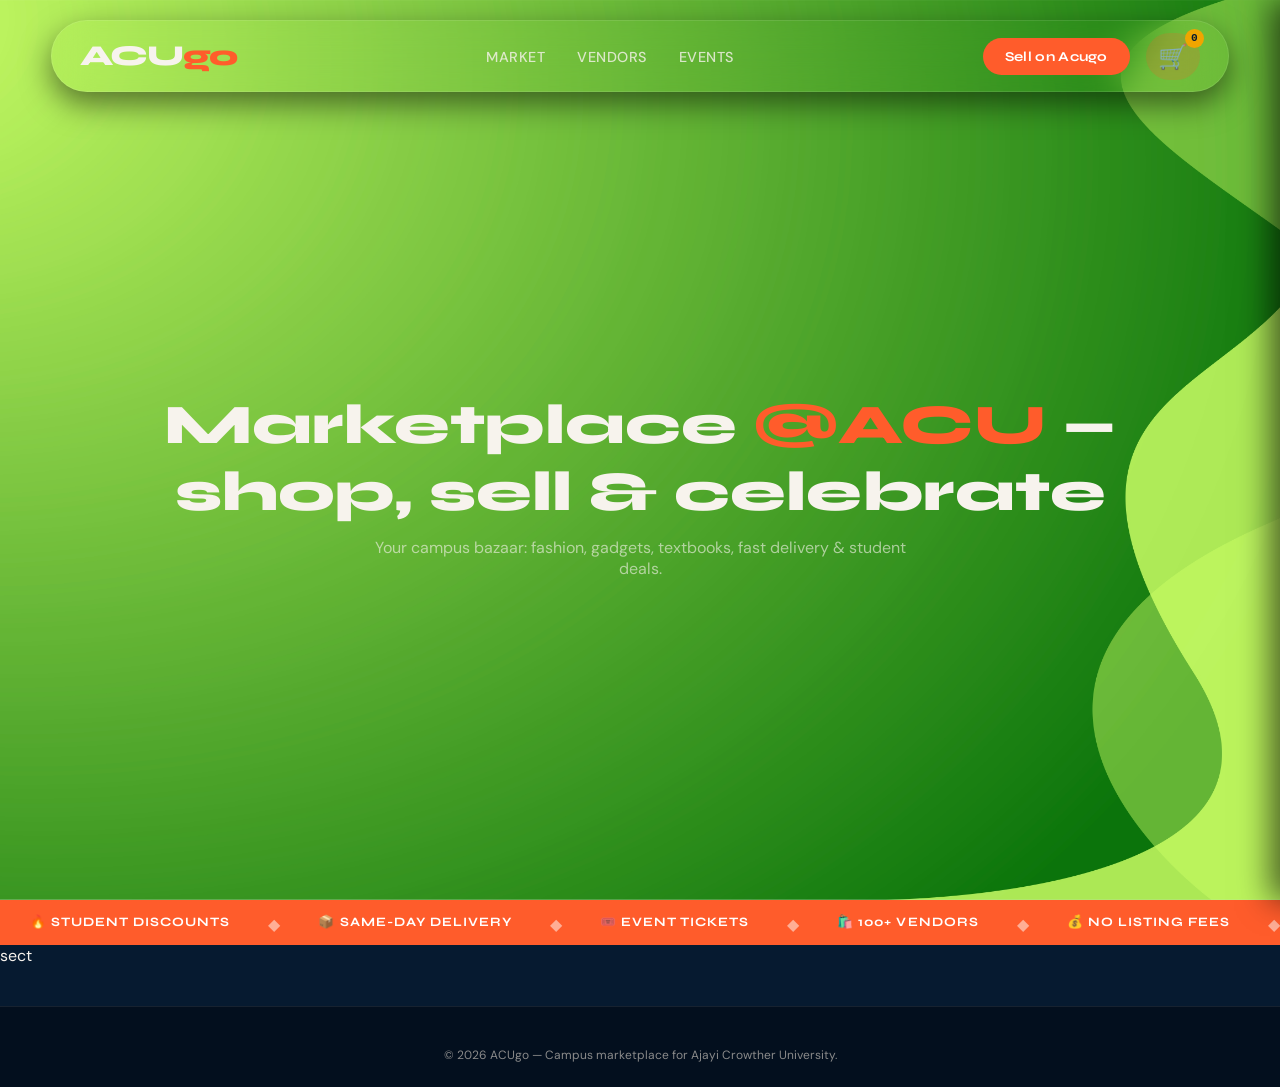
==== index.html @ 0cc21a2b "first commit" ====
<!DOCTYPE html>
<html lang="en">
<head>
  <meta charset="UTF-8">
  <meta name="viewport" content="width=device-width, initial-scale=1.0, maximum-scale=1.0, user-scalable=yes, viewport-fit=cover">
  <title>ACUgo • Hamburger Fix</title>

  <!-- Fonts (same as original) -->
  <link rel="preconnect" href="https://fonts.googleapis.com">
  <link rel="preconnect" href="https://fonts.gstatic.com" crossorigin>
  <link href="https://fonts.googleapis.com/css2?family=Syne:wght@400;600;700;800&family=DM+Sans:ital,wght@0,300;0,400;0,500;1,300&display=swap" rel="stylesheet">

    <link rel="stylesheet" href="style.css">
</head>
<body>

  <nav id="mainNav">
    <div class="logo">ACU<span>go</span></div>
    
    <ul class="nav-links" id="desktopNavLinks">
      <li><a data-nav="marketplace">Market</a></li>
      <li><a data-nav="vendors">Vendors</a></li>
      <li><a data-nav="events">Events</a></li>
    </ul>


    <div class="nav-right-group">
      <a id="openAccountDesktop" class="nav-cta" data-nav="account">Sell on Acugo</a>
      <div class="cart-icon" id="cartIcon">
        🛒 <span class="cart-count" id="cartCount">0</span>
      </div>

      <button class="hamburger-btn" id="hamburgerBtn" aria-label="Menu">
        <span></span>
        <span></span>
        <span></span>
      </button>
    </div>
  </nav>


  <div class="mobile-nav-panel" id="mobilePanel">
    <ul class="nav-links-mobile">
      <li><a data-nav="marketplace" class="mobile-nav-link">Market</a></li>
      <li><a data-nav="vendors" class="mobile-nav-link">Vendors</a></li>
      <li><a data-nav="events" class="mobile-nav-link">Events</a></li>
    </ul>
    <a id="openAccountMobile" class="mobile-nav-cta" data-nav="account">Sell on Acugo</a>
  </div>


  <div class="menu-overlay" id="menuOverlay"></div>


  <div id="account" class="signup-container">
    <div id="signup" class="signup">
      <form action="">
        <div class="acctitle">
          <h3>SIGN UP for ACUgo</h3>
          <span id="quitaccount">X</span>
        </div>
        <div class="firstnlast">
          <input type="text" id="firstName" placeholder="First Name" required>
          <input type="text" id="lastName" placeholder="Last Name" required>
        </div>
        <div class="input-div"><input type="text" id="businessAlias" placeholder="Business Alias" required></div>
        <div class="input-div"><input type="email" id="email" placeholder="Email Address" required></div>
        <div class="input-div"><input type="text" id="whatsapp" placeholder="Whatsapp Number" required></div>
        <div class="input-div"><input type="password" id="password" placeholder="Password" required></div>
        <div class="input-div"><input type="password" id="confirmPassword" placeholder="Confirm Password" required></div>
        <button type="submit">Sign Up</button>
        <p>Already have an account? <span id="openlogin">Log in</span></p>
      </form>
    </div>
    <div id="login" style="display: none;" class="signup">
      <form action="">
        <div class="acctitle"><h3>WELCOME BACK</h3><span id="quitaccountlogin">X</span></div>
        <div class="input-div"><input type="email" id="loginEmail" placeholder="Email Address" required></div>
        <div class="input-div"><input type="password" id="loginPassword" placeholder="Password" required></div>
        <button type="submit">Login</button>
        <p>Don't have an account? <span id="opensignup">Sign up</span></p>
      </form>
    </div>
  </div>


  <div class="hero-mini">
    <h1>Marketplace <em>@ACU</em> — shop, sell & celebrate</h1>
    <p>Your campus bazaar: fashion, gadgets, textbooks, fast delivery & student deals.</p>
  </div>
  <div class="ticker" aria-hidden="true">
    <div class="ticker-inner">
      <span class="ticker-item">🔥 Student discounts</span><span class="ticker-sep">◆</span>
      <span class="ticker-item">📦 Same-day delivery</span><span class="ticker-sep">◆</span>
      <span class="ticker-item">🎟️ Event tickets</span><span class="ticker-sep">◆</span>
      <span class="ticker-item">🛍️ 100+ vendors</span><span class="ticker-sep">◆</span>
      <span class="ticker-item">💰 No listing fees</span><span class="ticker-sep">◆</span>
      <span class="ticker-item">🔥 Student discounts</span><span class="ticker-sep">◆</span>
      <span class="ticker-item">📦 Same-day delivery</span><span class="ticker-sep">◆</span>
      <span class="ticker-item">🎟️ Event tickets</span>
    </div>
  </div>

  

  sect
  <footer><div class="footer-bottom"><p>© 2026 ACUgo — Campus marketplace for Ajayi Crowther University.</p></div></footer>

<script src="script.js"></script>
</body>
</html>
---- style.css ----
/* ===== RESET & VARIABLES (same as original) ===== */
    *,
    *::before,
    *::after {
      margin: 0;
      padding: 0;
      box-sizing: border-box;
    }

    :root {
      --orange: #FF5C2B;
      --navy: #061A30;
      --cream: #F7F3ED;
      --gold: #F0A500;
      --muted: #8A8A8A;
      --card-bg: #0B2540;
      --border: rgba(255, 255, 255, 0.08);
    }

    html {
      scroll-behavior: smooth;
    }

    body {
      font-family: 'DM Sans', sans-serif;
      background: var(--navy);
      color: var(--cream);
      overflow-x: hidden;
      padding-top: 0;
      margin: 0;
    }


    nav {
      position: fixed;
      top: 20px;
      left: 0;
      right: 0;
      z-index: 10000;
      margin: 0 auto;
      width: min(92%, 1280px);
      height: 72px;
      display: flex;
      align-items: center;
      justify-content: space-between;
      backdrop-filter: blur(20px);
      border: 1px solid rgba(255, 255, 255, 0.1);
      border-radius: 40px;
      padding: 0 28px;
      box-shadow: 0 12px 30px rgba(0, 0, 0, 0.5);
      transition: all 0.3s ease;
    }

    .logo {
      font-family: 'Syne', sans-serif;
      font-size: 1.8rem;
      font-weight: 800;
      letter-spacing: -1px;
      color: var(--cream);
      line-height: 1;
    }

    .logo span {
      color: var(--orange);
    }

        .nav-links {
      display: flex;
      gap: 32px;
      list-style: none;
      align-items: center;
    }

    .nav-links a {
      font-size: 0.9rem;
      font-weight: 500;
      color: rgba(247, 243, 237, 0.8);
      text-decoration: none;
      text-transform: uppercase;
      letter-spacing: 0.5px;
      transition: color 0.2s;
      cursor: pointer;
      white-space: nowrap;
    }

    .nav-links a:hover,
    .nav-links a.active-tab {
      color: var(--orange);
    }


    .nav-right-group {
      display: flex;
      align-items: center;
      gap: 16px;
    }

    .nav-cta {
      background: var(--orange);
      color: #fff;
      font-family: 'Syne', sans-serif;
      font-weight: 700;
      font-size: 0.85rem;
      padding: 10px 22px;
      border-radius: 30px;
      text-decoration: none;
      transition: 0.2s;
      cursor: pointer;
      white-space: nowrap;
      border: none;
      letter-spacing: 0.3px;
    }

    .nav-cta:hover {
      background: var(--gold);
      color: var(--navy);
      transform: translateY(-1px);
    }

    .cart-icon {
      position: relative;
      cursor: pointer;
      font-size: 1.5rem;
      background: rgba(255, 92, 43, 0.2);
      padding: 8px 12px;
      border-radius: 40px;
      transition: 0.2s;
      display: flex;
      align-items: center;
    }

    .cart-icon:hover {
      background: var(--orange);
    }

    .cart-count {
      position: absolute;
      top: -4px;
      right: -4px;
      background: var(--gold);
      color: var(--navy);
      font-size: 0.7rem;
      font-weight: bold;
      border-radius: 50%;
      width: 19px;
      height: 19px;
      display: flex;
      align-items: center;
      justify-content: center;
      font-family: monospace;
    }


    .hamburger-btn {
      display: none;
      flex-direction: column;
      justify-content: center;
      align-items: center;
      width: 44px;
      height: 44px;
      background: rgba(255, 255, 255, 0.08);
      border: 1px solid rgba(255, 255, 255, 0.15);
      border-radius: 50%;
      cursor: pointer;
      padding: 0;
      gap: 5px;
      transition: all 0.2s ease;
      z-index: 10001;
      position: relative;
    }

    .hamburger-btn span {
      display: block;
      width: 20px;
      height: 2.5px;
      background: var(--cream);
      border-radius: 4px;
      transition: all 0.3s cubic-bezier(0.68, -0.55, 0.27, 1.55);
      transform-origin: center;
    }


    .hamburger-btn.active span:nth-child(1) {
      transform: translateY(7px) rotate(45deg);
    }
    .hamburger-btn.active span:nth-child(2) {
      opacity: 0;
      transform: scale(0.8);
    }
    .hamburger-btn.active span:nth-child(3) {
      transform: translateY(-7px) rotate(-45deg);
    }

    .mobile-nav-panel {
      position: fixed;
      top: 0;
      right: 0;
      width: 75%;
      max-width: 320px;
      height: 100vh;
      backdrop-filter: blur(24px);
      border-left: 1px solid rgba(255, 255, 255, 0.1);
      z-index: 10002;
      display: flex;
      flex-direction: column;
      padding: 100px 28px 40px;
      transform: translateX(100%);
      transition: transform 0.4s cubic-bezier(0.23, 1, 0.32, 1);
      box-shadow: -10px 0 30px rgba(0,0,0,0.6);
    }

    .mobile-nav-panel.open {
      transform: translateX(0);
    }

    .mobile-nav-panel .nav-links-mobile {
      list-style: none;
      display: flex;
      flex-direction: column;
      gap: 28px;
      margin-top: 30px;
    }

    .mobile-nav-panel .nav-links-mobile a {
      font-size: 1.3rem;
      font-weight: 600;
      color: var(--cream);
      text-decoration: none;
      text-transform: uppercase;
      letter-spacing: 1px;
      padding: 8px 0;
      border-bottom: 1px solid rgba(255,255,255,0.08);
      transition: color 0.2s;
      display: block;
    }

    .mobile-nav-panel .nav-links-mobile a:hover {
      color: var(--orange);
    }

    .mobile-nav-cta {
      margin-top: 32px;
      background: var(--orange);
      color: white;
      text-align: center;
      padding: 14px 20px;
      border-radius: 40px;
      font-weight: 700;
      font-family: 'Syne', sans-serif;
      text-decoration: none;
      cursor: pointer;
      transition: 0.2s;
      border: none;
      font-size: 1rem;
      letter-spacing: 0.5px;
    }

    .mobile-nav-cta:hover {
      background: var(--gold);
      color: var(--navy);
    }
/
    .menu-overlay {
      position: fixed;
      top: 0;
      left: 0;
      width: 100%;
      height: 100%;
      backdrop-filter: blur(45px);
      z-index: 10001;
      opacity: 0;
      visibility: hidden;
      transition: opacity 0.3s ease, visibility 0.3s;
    }

    .menu-overlay.show {
      opacity: 1;
      visibility: visible;
    }


    @media (max-width: 850px) {
            nav .nav-links {
        display: none;
      }
      .nav-right-group .nav-cta {
        display: none; 
      }
     
      .hamburger-btn {
        display: flex;
      }
      
      nav {
        padding: 0 18px;
        width: 94%;
        top: 16px;
      }
      .cart-icon {
        font-size: 1.4rem;
        padding: 6px 10px;
      }
    }

    
    @media (max-width: 480px) {
      .logo {
        font-size: 1.5rem;
      }
      .mobile-nav-panel {
        width: 80%;
        max-width: 280px;
        padding: 90px 22px 30px;
      }
    }

    .hero-mini {
      padding: 140px 5vw 70px;
      text-align: center;
      display: flex;
      flex-direction: column;
      align-items: center;
      justify-content: center;
      min-height: 100vh;
      background: url(herobg.jpg);
      background-position: center;
      background-repeat: no-repeat;
      background-size: cover;
      position: relative;
    }

    .hero-mini::before {
      content: '';
      position: absolute;
      top: 0;
      left: 0;
      right: 0;
      bottom: 0;
      background: url('herobg.jpg');
      background-position: center;
      background-repeat: no-repeat;
      background-size: cover;
      opacity: 0.3;
      z-index: -1;
    }

    .hero-mini h1 {
      font-family: 'Syne', sans-serif;
      font-size: clamp(2rem, 5vw, 3.5rem);
      font-weight: 800;
      text-align: center;
      position: relative;
      z-index: 1;
    }

    .hero-mini h1 em {
      color: var(--orange);
      font-style: normal;
    }

    .hero-mini p {
      color: rgba(247, 243, 237, 0.6);
      margin-top: 12px;
      max-width: 550px;
      margin-left: auto;
      margin-right: auto;
      position: relative;
      z-index: 1;
    }

    .ticker {
      background: var(--orange);
      padding: 10px 0;
      overflow: hidden;
      width: 100vw;
      white-space: nowrap;
    }

    .ticker-inner {
      display: inline-flex;
      animation: ticker 20s linear infinite;
    }

    .ticker-item {
      font-family: 'Syne', sans-serif;
      font-size: 0.8rem;
      font-weight: 700;
      letter-spacing: 0.08em;
      text-transform: uppercase;
      color: #fff;
      padding: 0 30px;
    }

    .ticker-sep {
      color: rgba(255, 255, 255, 0.5);
      padding: 0 8px;
    }

    @keyframes ticker {
      from { transform: translateX(0); }
      to { transform: translateX(-50%); }
    }

   
    .tabs-container { padding: 20px 5vw 0; border-bottom: 1px solid var(--border); }
    .tabs { display: flex; gap: 2rem; flex-wrap: wrap; }
    .tab-btn { background: none; border: none; font-family: 'Syne', sans-serif; font-weight: 700; font-size: 1.1rem; padding: 12px 8px; color: rgba(247, 243, 237, 0.6); cursor: pointer; transition: 0.2s; position: relative; }
    .tab-btn.active { color: var(--orange); }
    .tab-btn.active::after { content: ''; position: absolute; bottom: 0; left: 0; width: 100%; height: 2px; background: var(--orange); }
    .tab-pane { display: none; padding: 40px 5vw 60px; animation: fadeUp 0.4s ease; }
    .tab-pane.active-pane { display: block; }
    .products-grid, .vendors-grid, .events-grid { display: grid; grid-template-columns: repeat(auto-fill, minmax(260px, 1fr)); gap: 28px; margin-top: 30px; }
    .product-card, .vendor-card, .event-card { background: var(--card-bg); border: 1px solid var(--border); border-radius: 16px; padding: 20px; transition: transform 0.2s, background 0.2s; }
    .product-card:hover, .vendor-card:hover, .event-card:hover { transform: translateY(-4px); background: #0F2D4A; }
    .product-img { height: 160px; background: #1a334f; border-radius: 12px; display: flex; align-items: center; justify-content: center; font-size: 3rem; margin-bottom: 16px; }
    .product-title, .vendor-name, .event-title { font-family: 'Syne', sans-serif; font-size: 1.2rem; font-weight: 700; }
    .product-price { color: var(--orange); font-weight: bold; margin: 8px 0; font-size: 1.2rem; }
    .add-to-cart { background: var(--orange); border: none; color: white; padding: 10px 0; width: 100%; border-radius: 30px; font-weight: bold; cursor: pointer; margin-top: 12px; transition: 0.2s; }
    .add-to-cart:hover { background: var(--gold); color: var(--navy); }
    .vendor-category, .event-date { font-size: 0.75rem; color: var(--muted); margin-top: 6px; }
    .vendor-rating { color: var(--gold); margin-top: 8px; }
    .event-location { margin: 10px 0; font-size: 0.85rem; }
    .btn-ticket { background: transparent; border: 1px solid var(--orange); color: var(--orange); padding: 8px; border-radius: 30px; width: 100%; cursor: pointer; transition: 0.2s; }
    .btn-ticket:hover { background: var(--orange); color: white; }
    .shop-controls { display: flex; gap: 16px; flex-wrap: wrap; justify-content: space-between; align-items: center; margin-bottom: 24px; }
    .search-input, .filter-select { background: rgba(255, 255, 255, 0.08); border: 1px solid var(--border); padding: 10px 16px; border-radius: 40px; color: white; width: 260px; font-family: inherit; }
    .filter-select option { background: var(--navy); }
    .account-grid { display: flex; flex-direction: column; gap: 24px; max-width: 700px; margin: 0 auto; }
    .account-card { background: var(--card-bg); border-radius: 24px; padding: 24px; }
    .order-item { display: flex; justify-content: space-between; border-bottom: 1px solid var(--border); padding: 12px 0; }
    .mock-btn { background: transparent; border: 1px solid var(--orange); padding: 12px 20px; border-radius: 40px; cursor: pointer; color: var(--orange); margin-top: 12px; transition: 0.2s; }
    .mock-btn:hover { background: var(--orange); color: white; }
    .cart-modal { position: fixed; top: 80px; right: 20px; width: 340px; background: #0a1e30; border-radius: 20px; padding: 20px; z-index: 200; border: 1px solid var(--border); box-shadow: 0 20px 35px rgba(0,0,0,0.5); display: none; backdrop-filter: blur(12px); }
    .cart-modal.show { display: block; }
    .cart-items { max-height: 300px; overflow-y: auto; margin: 12px 0; }
    .cart-total { margin: 12px 0; font-weight: bold; border-top: 1px solid var(--border); padding-top: 10px; }
    .checkout-btn { background: var(--orange); width: 100%; padding: 10px; border: none; border-radius: 40px; color: white; font-weight: bold; cursor: pointer; }
    footer { background: #030F1E; padding: 40px 5vw 24px; margin-top: 40px; border-top: 1px solid var(--border); }
    .footer-bottom { text-align: center; font-size: 0.75rem; color: var(--muted); }
    @keyframes fadeUp { from { opacity: 0; transform: translateY(12px); } to { opacity: 1; transform: translateY(0); } }
    .signup-container { position: fixed; top: 0; left: 0; width: 100vw; height: 100vh; background: rgba(6,26,48,0.92); backdrop-filter: blur(18px); z-index: 9999; display: none; justify-content: center; align-items: center; flex-direction: column; padding: 20px; gap: 30px; overflow-y: auto; }
    .signup-container.show-modal { display: flex; }
    .signup { width: 100%; max-width: 440px; margin: 0 auto; }
    .signup form, .login form { display: flex; flex-direction: column; gap: 16px; background: rgba(11,37,64,0.75); backdrop-filter: blur(22px); border: 1px solid rgba(255,255,255,0.12); border-radius: 24px; padding: 36px 28px; box-shadow: 0 20px 60px rgba(0,0,0,0.5); animation: slideUp 0.6s ease; }
    .firstnlast input { width: 50%; padding: 14px; background: rgba(255,255,255,0.08); border: 1px solid rgba(255,255,255,0.15); border-radius: 14px; color: var(--cream); font-family: 'DM Sans', sans-serif; font-size: 0.95rem; transition: all 0.3s ease; }
    .firstnlast { display: flex; justify-content: center; gap: 20px; align-items: center; }
    @keyframes slideUp { from { opacity: 0; transform: translateY(30px); } to { opacity: 1; transform: translateY(0); } }
    .acctitle { display: flex; justify-content: space-between; align-items: center; width: 100%; margin-bottom: 8px; }
    .acctitle h3 { font-family: 'Syne', sans-serif; font-weight: 800; color: var(--cream); font-size: 1.5rem; margin: 0; }
    .acctitle span { background: rgba(255,92,43,0.15); border: 1px solid var(--orange); color: var(--orange); width: 34px; height: 34px; border-radius: 50%; display: flex; align-items: center; justify-content: center; cursor: pointer; font-weight: bold; font-size: 1.1rem; transition: all 0.2s; }
    .acctitle span:hover { background: var(--orange); color: white; transform: rotate(90deg); }
    .input-div { display: flex; align-items: center; gap: 12px; width: 100%; }
    .input-div input { flex: 1; width: 100%; padding: 14px 18px; background: rgba(255,255,255,0.08); border: 1px solid rgba(255,255,255,0.15); border-radius: 14px; color: var(--cream); font-family: 'DM Sans', sans-serif; font-size: 0.95rem; }
    .input-div input:focus { outline: none; background: rgba(255,92,43,0.08); border-color: var(--orange); }
    .signup form button, .login form button { padding: 16px; background: var(--orange); border: none; border-radius: 14px; color: white; font-family: 'Syne', sans-serif; font-weight: 700; font-size: 1.1rem; cursor: pointer; margin-top: 8px; }
    #openlogin, #opensignup { color: var(--orange); font-weight: 600; cursor: pointer; text-decoration: underline; }
    #login { display: none; }
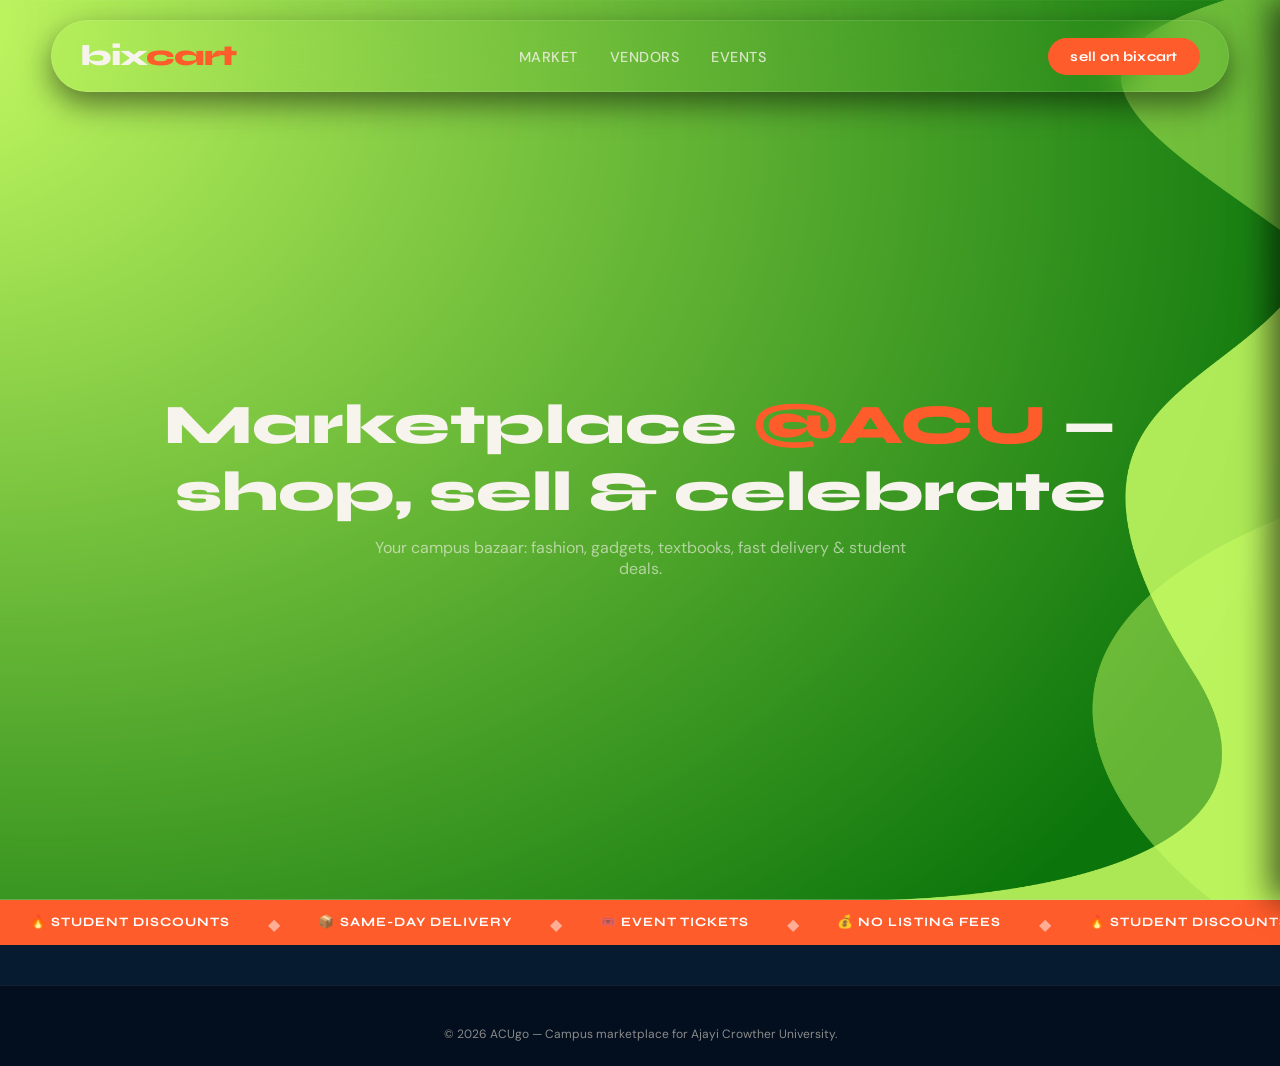
==== commit 7d7bbca7: "gfds" ====
--- a/index.html
+++ b/index.html
@@ -3,9 +3,9 @@
 <head>
   <meta charset="UTF-8">
   <meta name="viewport" content="width=device-width, initial-scale=1.0, maximum-scale=1.0, user-scalable=yes, viewport-fit=cover">
-  <title>ACUgo • Hamburger Fix</title>
+  <title>bixcart</title>
 
-  <!-- Fonts (same as original) -->
+ 
   <link rel="preconnect" href="https://fonts.googleapis.com">
   <link rel="preconnect" href="https://fonts.gstatic.com" crossorigin>
   <link href="https://fonts.googleapis.com/css2?family=Syne:wght@400;600;700;800&family=DM+Sans:ital,wght@0,300;0,400;0,500;1,300&display=swap" rel="stylesheet">
@@ -15,7 +15,7 @@
 <body>
 
   <nav id="mainNav">
-    <div class="logo">ACU<span>go</span></div>
+    <div class="logo">bix<span>cart</span></div>
     
     <ul class="nav-links" id="desktopNavLinks">
       <li><a data-nav="marketplace">Market</a></li>
@@ -25,15 +25,14 @@
 
 
     <div class="nav-right-group">
-      <a id="openAccountDesktop" class="nav-cta" data-nav="account">Sell on Acugo</a>
-      <div class="cart-icon" id="cartIcon">
-        🛒 <span class="cart-count" id="cartCount">0</span>
-      </div>
+      <a id="openAccountDesktop" class="nav-cta" data-nav="account">sell on bixcart</a>
 
       <button class="hamburger-btn" id="hamburgerBtn" aria-label="Menu">
+        
         <span></span>
         <span></span>
         <span></span>
+        <span id="closehamburger">X</span>
       </button>
     </div>
   </nav>
@@ -45,7 +44,7 @@
       <li><a data-nav="vendors" class="mobile-nav-link">Vendors</a></li>
       <li><a data-nav="events" class="mobile-nav-link">Events</a></li>
     </ul>
-    <a id="openAccountMobile" class="mobile-nav-cta" data-nav="account">Sell on Acugo</a>
+    <a id="openAccountMobile" class="mobile-nav-cta" data-nav="account">sell on bixgo</a>
   </div>
 
 
@@ -56,7 +55,7 @@
     <div id="signup" class="signup">
       <form action="">
         <div class="acctitle">
-          <h3>SIGN UP for ACUgo</h3>
+          <h3>SIGN UP for bixcart</h3>
           <span id="quitaccount">X</span>
         </div>
         <div class="firstnlast">
@@ -93,17 +92,18 @@
       <span class="ticker-item">🔥 Student discounts</span><span class="ticker-sep">◆</span>
       <span class="ticker-item">📦 Same-day delivery</span><span class="ticker-sep">◆</span>
       <span class="ticker-item">🎟️ Event tickets</span><span class="ticker-sep">◆</span>
-      <span class="ticker-item">🛍️ 100+ vendors</span><span class="ticker-sep">◆</span>
       <span class="ticker-item">💰 No listing fees</span><span class="ticker-sep">◆</span>
       <span class="ticker-item">🔥 Student discounts</span><span class="ticker-sep">◆</span>
       <span class="ticker-item">📦 Same-day delivery</span><span class="ticker-sep">◆</span>
       <span class="ticker-item">🎟️ Event tickets</span>
+      <span class="ticker-item">🔥 Student discounts</span><span class="ticker-sep">◆</span>
+      <span class="ticker-item">📦 Same-day delivery</span><span class="ticker-sep">◆</span>
+      <span class="ticker-item">🎟️ Event tickets</span><span class="ticker-sep">◆</span>
+
     </div>
   </div>
 
-  
 
-  sect
   <footer><div class="footer-bottom"><p>© 2026 ACUgo — Campus marketplace for Ajayi Crowther University.</p></div></footer>
 
 <script src="script.js"></script>
--- a/style.css
+++ b/style.css
@@ -1,4 +1,4 @@
-    /* ===== RESET & VARIABLES (same as original) ===== */
+/* ===== RESET & VARIABLES (same as original) ===== */
     *,
     *::before,
     *::after {
@@ -179,16 +179,28 @@
       transform-origin: center;
     }
 
-
-    .hamburger-btn.active span:nth-child(1) {
-      transform: translateY(7px) rotate(45deg);
-    }
-    .hamburger-btn.active span:nth-child(2) {
-      opacity: 0;
-      transform: scale(0.8);
-    }
-    .hamburger-btn.active span:nth-child(3) {
-      transform: translateY(-7px) rotate(-45deg);
+    .hamburger-btn #closehamburger {
+      display: none;
+      position: absolute;
+      top: 50%;
+      left: 50%;
+      transform: translate(-50%, -50%);
+      background: transparent;
+      color: var(--cream);
+      font-size: 1.3rem;
+      font-weight: bold;
+      font-family: 'Syne', sans-serif;
+      line-height: 1;
+      width: auto;
+      height: auto;
+    }
+
+    .hamburger-btn.active #closehamburger {
+      display: block;
+    }
+
+    .hamburger-btn.active span:not(#closehamburger) {
+      display: none;
     }
 
     .mobile-nav-panel {
@@ -259,7 +271,7 @@
       background: var(--gold);
       color: var(--navy);
     }
-/
+
     .menu-overlay {
       position: fixed;
       top: 0;
@@ -438,7 +450,7 @@
     footer { background: #030F1E; padding: 40px 5vw 24px; margin-top: 40px; border-top: 1px solid var(--border); }
     .footer-bottom { text-align: center; font-size: 0.75rem; color: var(--muted); }
     @keyframes fadeUp { from { opacity: 0; transform: translateY(12px); } to { opacity: 1; transform: translateY(0); } }
-    .signup-container { position: fixed; top: 0; left: 0; width: 100vw; height: 100vh; background: rgba(6,26,48,0.92); backdrop-filter: blur(18px); z-index: 9999; display: none; justify-content: center; align-items: center; flex-direction: column; padding: 20px; gap: 30px; overflow-y: auto; }
+    .signup-container { position: fixed; top: 0; left: 0; width: 100vw; height: 100vh; background: rgba(6,26,48,0.92); backdrop-filter: blur(18px); z-index: 10003; display: none; justify-content: center; align-items: center; flex-direction: column; padding: 20px; gap: 30px; overflow-y: auto; }
     .signup-container.show-modal { display: flex; }
     .signup { width: 100%; max-width: 440px; margin: 0 auto; }
     .signup form, .login form { display: flex; flex-direction: column; gap: 16px; background: rgba(11,37,64,0.75); backdrop-filter: blur(22px); border: 1px solid rgba(255,255,255,0.12); border-radius: 24px; padding: 36px 28px; box-shadow: 0 20px 60px rgba(0,0,0,0.5); animation: slideUp 0.6s ease; }
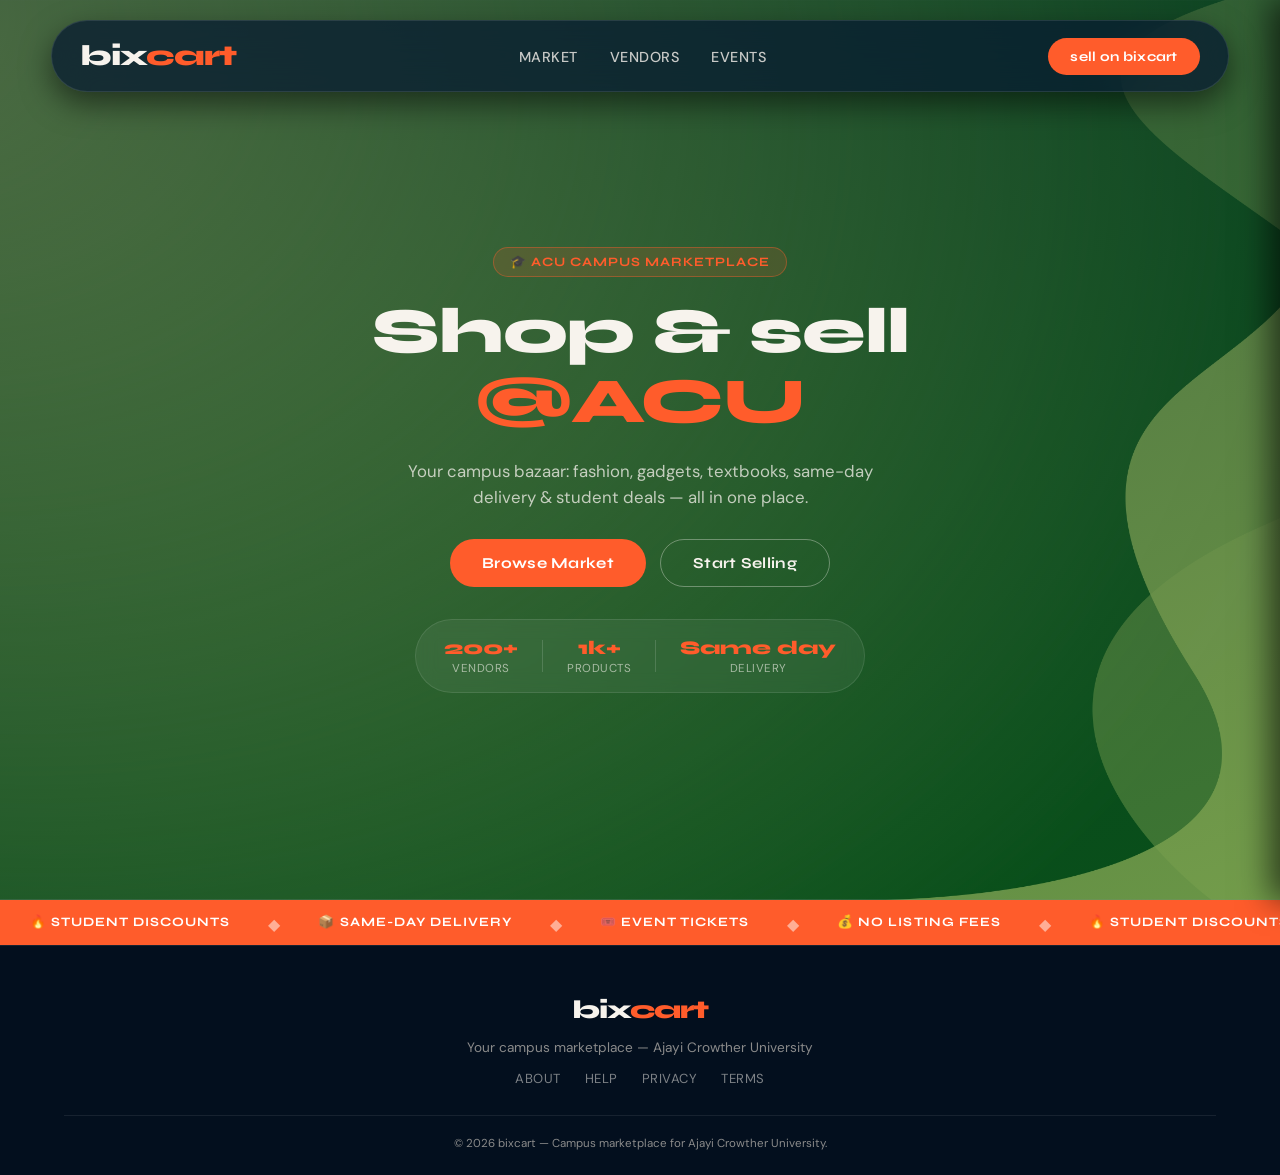
==== commit 28f536bb: "did vendor dashboard - zibvh" ====
--- a/index.html
+++ b/index.html
@@ -4,89 +4,94 @@
   <meta charset="UTF-8">
   <meta name="viewport" content="width=device-width, initial-scale=1.0, maximum-scale=1.0, user-scalable=yes, viewport-fit=cover">
   <title>bixcart</title>
-
- 
   <link rel="preconnect" href="https://fonts.googleapis.com">
   <link rel="preconnect" href="https://fonts.gstatic.com" crossorigin>
   <link href="https://fonts.googleapis.com/css2?family=Syne:wght@400;600;700;800&family=DM+Sans:ital,wght@0,300;0,400;0,500;1,300&display=swap" rel="stylesheet">
-
-    <link rel="stylesheet" href="style.css">
+  <link rel="stylesheet" href="style.css">
 </head>
 <body>
 
+  <!-- NAV -->
   <nav id="mainNav">
     <div class="logo">bix<span>cart</span></div>
-    
     <ul class="nav-links" id="desktopNavLinks">
-      <li><a data-nav="marketplace">Market</a></li>
-      <li><a data-nav="vendors">Vendors</a></li>
-      <li><a data-nav="events">Events</a></li>
+      <li><a class="nav-tab" data-tab="marketplace">Market</a></li>
+      <li><a class="nav-tab" data-tab="vendors">Vendors</a></li>
+      <li><a class="nav-tab" data-tab="events">Events</a></li>
     </ul>
-
-
     <div class="nav-right-group">
-      <a id="openAccountDesktop" class="nav-cta" data-nav="account">sell on bixcart</a>
-
+      <a id="openAccountDesktop" class="nav-cta">sell on bixcart</a>
       <button class="hamburger-btn" id="hamburgerBtn" aria-label="Menu">
-        
-        <span></span>
-        <span></span>
-        <span></span>
-        <span id="closehamburger">X</span>
+        <span></span><span></span><span></span>
+        <span id="closehamburger">✕</span>
       </button>
     </div>
   </nav>
 
-
+  <!-- MOBILE PANEL -->
   <div class="mobile-nav-panel" id="mobilePanel">
     <ul class="nav-links-mobile">
-      <li><a data-nav="marketplace" class="mobile-nav-link">Market</a></li>
-      <li><a data-nav="vendors" class="mobile-nav-link">Vendors</a></li>
-      <li><a data-nav="events" class="mobile-nav-link">Events</a></li>
+      <li><a class="mobile-nav-link nav-tab" data-tab="marketplace">Market</a></li>
+      <li><a class="mobile-nav-link nav-tab" data-tab="vendors">Vendors</a></li>
+      <li><a class="mobile-nav-link nav-tab" data-tab="events">Events</a></li>
     </ul>
-    <a id="openAccountMobile" class="mobile-nav-cta" data-nav="account">sell on bixgo</a>
+    <a id="openAccountMobile" class="mobile-nav-cta">sell on bixcart</a>
   </div>
-
-
   <div class="menu-overlay" id="menuOverlay"></div>
 
-
+  <!-- AUTH MODAL -->
   <div id="account" class="signup-container">
     <div id="signup" class="signup">
-      <form action="">
+      <form onsubmit="return false">
         <div class="acctitle">
           <h3>SIGN UP for bixcart</h3>
-          <span id="quitaccount">X</span>
+          <span id="quitaccount">✕</span>
         </div>
         <div class="firstnlast">
-          <input type="text" id="firstName" placeholder="First Name" required>
-          <input type="text" id="lastName" placeholder="Last Name" required>
-        </div>
-        <div class="input-div"><input type="text" id="businessAlias" placeholder="Business Alias" required></div>
-        <div class="input-div"><input type="email" id="email" placeholder="Email Address" required></div>
-        <div class="input-div"><input type="text" id="whatsapp" placeholder="Whatsapp Number" required></div>
-        <div class="input-div"><input type="password" id="password" placeholder="Password" required></div>
-        <div class="input-div"><input type="password" id="confirmPassword" placeholder="Confirm Password" required></div>
+          <input type="text" placeholder="First Name" required>
+          <input type="text" placeholder="Last Name" required>
+        </div>
+        <div class="input-div"><input type="text" placeholder="Business Alias" required></div>
+        <div class="input-div"><input type="email" placeholder="Email Address" required></div>
+        <div class="input-div"><input type="text" placeholder="WhatsApp Number" required></div>
+        <div class="input-div"><input type="password" placeholder="Password" required></div>
+        <div class="input-div"><input type="password" placeholder="Confirm Password" required></div>
         <button type="submit">Sign Up</button>
         <p>Already have an account? <span id="openlogin">Log in</span></p>
       </form>
     </div>
-    <div id="login" style="display: none;" class="signup">
-      <form action="">
-        <div class="acctitle"><h3>WELCOME BACK</h3><span id="quitaccountlogin">X</span></div>
-        <div class="input-div"><input type="email" id="loginEmail" placeholder="Email Address" required></div>
-        <div class="input-div"><input type="password" id="loginPassword" placeholder="Password" required></div>
+    <div id="login" class="signup">
+      <form onsubmit="return false">
+        <div class="acctitle"><h3>WELCOME BACK</h3><span id="quitaccountlogin">✕</span></div>
+        <div class="input-div"><input type="email" placeholder="Email Address" required></div>
+        <div class="input-div"><input type="password" placeholder="Password" required></div>
         <button type="submit">Login</button>
         <p>Don't have an account? <span id="opensignup">Sign up</span></p>
       </form>
     </div>
   </div>
 
-
-  <div class="hero-mini">
-    <h1>Marketplace <em>@ACU</em> — shop, sell & celebrate</h1>
-    <p>Your campus bazaar: fashion, gadgets, textbooks, fast delivery & student deals.</p>
-  </div>
+  <!-- HERO -->
+  <section class="hero-mini" id="home">
+    <div class="hero-content">
+      <div class="hero-badge">🎓 ACU Campus Marketplace</div>
+      <h1>Shop &amp; sell <em>@ACU</em></h1>
+      <p>Your campus bazaar: fashion, gadgets, textbooks, same-day delivery &amp; student deals — all in one place.</p>
+      <div class="hero-btns">
+        <button class="btn-hero-primary nav-tab" data-tab="marketplace">Browse Market</button>
+        <button class="btn-hero-secondary" id="heroSell">Start Selling</button>
+      </div>
+      <div class="hero-stats">
+        <div class="hero-stat"><span>200+</span><small>Vendors</small></div>
+        <div class="hero-stat-sep"></div>
+        <div class="hero-stat"><span>1k+</span><small>Products</small></div>
+        <div class="hero-stat-sep"></div>
+        <div class="hero-stat"><span>Same day</span><small>Delivery</small></div>
+      </div>
+    </div>
+  </section>
+
+  <!-- TICKER -->
   <div class="ticker" aria-hidden="true">
     <div class="ticker-inner">
       <span class="ticker-item">🔥 Student discounts</span><span class="ticker-sep">◆</span>
@@ -95,17 +100,168 @@
       <span class="ticker-item">💰 No listing fees</span><span class="ticker-sep">◆</span>
       <span class="ticker-item">🔥 Student discounts</span><span class="ticker-sep">◆</span>
       <span class="ticker-item">📦 Same-day delivery</span><span class="ticker-sep">◆</span>
-      <span class="ticker-item">🎟️ Event tickets</span>
-      <span class="ticker-item">🔥 Student discounts</span><span class="ticker-sep">◆</span>
-      <span class="ticker-item">📦 Same-day delivery</span><span class="ticker-sep">◆</span>
       <span class="ticker-item">🎟️ Event tickets</span><span class="ticker-sep">◆</span>
-
+      <span class="ticker-item">💰 No listing fees</span><span class="ticker-sep">◆</span>
     </div>
   </div>
 
-
-  <footer><div class="footer-bottom"><p>© 2026 ACUgo — Campus marketplace for Ajayi Crowther University.</p></div></footer>
-
-<script src="script.js"></script>
+  <!-- MAIN CONTENT TABS -->
+  <main id="mainContent" style="display:none;">
+    <div class="tabs-container">
+      <div class="tabs">
+        <button class="tab-btn" data-tab="marketplace">Marketplace</button>
+        <button class="tab-btn" data-tab="vendors">Vendors</button>
+        <button class="tab-btn" data-tab="events">Events</button>
+      </div>
+    </div>
+
+    <!-- MARKETPLACE TAB -->
+    <div class="tab-pane" id="tab-marketplace">
+      <div class="shop-controls">
+        <input type="text" class="search-input" placeholder="🔍  Search products...">
+        <select class="filter-select">
+          <option value="">All Categories</option>
+          <option>Fashion</option>
+          <option>Gadgets</option>
+          <option>Textbooks</option>
+          <option>Food</option>
+          <option>Services</option>
+        </select>
+      </div>
+      <div class="products-grid">
+        <div class="product-card">
+          <div class="product-img">👟</div>
+          <div class="product-title">Fresh Kicks</div>
+          <div class="product-meta">Fashion · Shoes</div>
+          <div class="product-price">₦12,500</div>
+          <button class="add-to-cart">Add to Cart</button>
+        </div>
+        <div class="product-card">
+          <div class="product-img">📱</div>
+          <div class="product-title">Earbuds Pro</div>
+          <div class="product-meta">Gadgets · Audio</div>
+          <div class="product-price">₦8,000</div>
+          <button class="add-to-cart">Add to Cart</button>
+        </div>
+        <div class="product-card">
+          <div class="product-img">📚</div>
+          <div class="product-title">Organic Chemistry 400L</div>
+          <div class="product-meta">Textbooks · Science</div>
+          <div class="product-price">₦3,200</div>
+          <button class="add-to-cart">Add to Cart</button>
+        </div>
+        <div class="product-card">
+          <div class="product-img">🍱</div>
+          <div class="product-title">Jollof Rice Combo</div>
+          <div class="product-meta">Food · Meals</div>
+          <div class="product-price">₦1,500</div>
+          <button class="add-to-cart">Add to Cart</button>
+        </div>
+        <div class="product-card">
+          <div class="product-img">💻</div>
+          <div class="product-title">Laptop Bag</div>
+          <div class="product-meta">Accessories · Bags</div>
+          <div class="product-price">₦5,000</div>
+          <button class="add-to-cart">Add to Cart</button>
+        </div>
+        <div class="product-card">
+          <div class="product-img">🧴</div>
+          <div class="product-title">Skincare Bundle</div>
+          <div class="product-meta">Beauty · Skin</div>
+          <div class="product-price">₦4,800</div>
+          <button class="add-to-cart">Add to Cart</button>
+        </div>
+      </div>
+    </div>
+
+    <!-- VENDORS TAB -->
+    <div class="tab-pane" id="tab-vendors">
+      <div class="vendors-grid">
+        <div class="vendor-card">
+          <div class="product-img">🛍️</div>
+          <div class="vendor-name">Campus Drip</div>
+          <div class="vendor-category">Fashion & Accessories</div>
+          <div class="vendor-rating">★★★★★ <span style="color:var(--muted);font-size:0.8rem">(42 reviews)</span></div>
+          <button class="add-to-cart" style="margin-top:14px">Visit Store</button>
+        </div>
+        <div class="vendor-card">
+          <div class="product-img">📡</div>
+          <div class="vendor-name">GadgetHub ACU</div>
+          <div class="vendor-category">Electronics & Gadgets</div>
+          <div class="vendor-rating">★★★★☆ <span style="color:var(--muted);font-size:0.8rem">(28 reviews)</span></div>
+          <button class="add-to-cart" style="margin-top:14px">Visit Store</button>
+        </div>
+        <div class="vendor-card">
+          <div class="product-img">🍽️</div>
+          <div class="vendor-name">Mama's Kitchen</div>
+          <div class="vendor-category">Food & Meals</div>
+          <div class="vendor-rating">★★★★★ <span style="color:var(--muted);font-size:0.8rem">(91 reviews)</span></div>
+          <button class="add-to-cart" style="margin-top:14px">Visit Store</button>
+        </div>
+        <div class="vendor-card">
+          <div class="product-img">📖</div>
+          <div class="vendor-name">Book Spot</div>
+          <div class="vendor-category">Textbooks & Notes</div>
+          <div class="vendor-rating">★★★★☆ <span style="color:var(--muted);font-size:0.8rem">(17 reviews)</span></div>
+          <button class="add-to-cart" style="margin-top:14px">Visit Store</button>
+        </div>
+      </div>
+    </div>
+
+    <!-- EVENTS TAB -->
+    <div class="tab-pane" id="tab-events">
+      <div class="events-grid">
+        <div class="event-card">
+          <div class="product-img">🎤</div>
+          <div class="event-title">ACU Night of Music</div>
+          <div class="event-date">📅 Sat, 17 May 2026</div>
+          <div class="event-location">📍 ACU Auditorium</div>
+          <div class="product-price">₦1,000</div>
+          <button class="btn-ticket">Get Ticket</button>
+        </div>
+        <div class="event-card">
+          <div class="product-img">🏆</div>
+          <div class="event-title">Inter-Faculty Sports Day</div>
+          <div class="event-date">📅 Fri, 23 May 2026</div>
+          <div class="event-location">📍 ACU Sports Complex</div>
+          <div class="product-price">Free</div>
+          <button class="btn-ticket">Register</button>
+        </div>
+        <div class="event-card">
+          <div class="product-img">🎨</div>
+          <div class="event-title">Creative Arts Exhibition</div>
+          <div class="event-date">📅 Sat, 31 May 2026</div>
+          <div class="event-location">📍 ACU Art Gallery</div>
+          <div class="product-price">₦500</div>
+          <button class="btn-ticket">Get Ticket</button>
+        </div>
+        <div class="event-card">
+          <div class="product-img">💼</div>
+          <div class="event-title">Career Fair 2026</div>
+          <div class="event-date">📅 Wed, 4 Jun 2026</div>
+          <div class="event-location">📍 ACU Conference Hall</div>
+          <div class="product-price">Free</div>
+          <button class="btn-ticket">Register</button>
+        </div>
+      </div>
+    </div>
+  </main>
+
+  <!-- FOOTER -->
+  <footer>
+    <div class="footer-inner">
+      <div class="footer-logo">bix<span>cart</span></div>
+      <p class="footer-tagline">Your campus marketplace — Ajayi Crowther University</p>
+      <div class="footer-links">
+        <a>About</a>
+        <a>Help</a>
+        <a>Privacy</a>
+        <a>Terms</a>
+      </div>
+    </div>
+    <div class="footer-bottom"><p>© 2026 bixcart — Campus marketplace for Ajayi Crowther University.</p></div>
+  </footer>
+
+  <script src="script.js"></script>
 </body>
-</html>+</html>
--- a/style.css
+++ b/style.css
@@ -1,469 +1,664 @@
-/* ===== RESET & VARIABLES (same as original) ===== */
-    *,
-    *::before,
-    *::after {
-      margin: 0;
-      padding: 0;
-      box-sizing: border-box;
-    }
-
-    :root {
-      --orange: #FF5C2B;
-      --navy: #061A30;
-      --cream: #F7F3ED;
-      --gold: #F0A500;
-      --muted: #8A8A8A;
-      --card-bg: #0B2540;
-      --border: rgba(255, 255, 255, 0.08);
-    }
-
-    html {
-      scroll-behavior: smooth;
-    }
-
-    body {
-      font-family: 'DM Sans', sans-serif;
-      background: var(--navy);
-      color: var(--cream);
-      overflow-x: hidden;
-      padding-top: 0;
-      margin: 0;
-    }
-
-
-    nav {
-      position: fixed;
-      top: 20px;
-      left: 0;
-      right: 0;
-      z-index: 10000;
-      margin: 0 auto;
-      width: min(92%, 1280px);
-      height: 72px;
-      display: flex;
-      align-items: center;
-      justify-content: space-between;
-      backdrop-filter: blur(20px);
-      border: 1px solid rgba(255, 255, 255, 0.1);
-      border-radius: 40px;
-      padding: 0 28px;
-      box-shadow: 0 12px 30px rgba(0, 0, 0, 0.5);
-      transition: all 0.3s ease;
-    }
-
-    .logo {
-      font-family: 'Syne', sans-serif;
-      font-size: 1.8rem;
-      font-weight: 800;
-      letter-spacing: -1px;
-      color: var(--cream);
-      line-height: 1;
-    }
-
-    .logo span {
-      color: var(--orange);
-    }
-
-        .nav-links {
-      display: flex;
-      gap: 32px;
-      list-style: none;
-      align-items: center;
-    }
-
-    .nav-links a {
-      font-size: 0.9rem;
-      font-weight: 500;
-      color: rgba(247, 243, 237, 0.8);
-      text-decoration: none;
-      text-transform: uppercase;
-      letter-spacing: 0.5px;
-      transition: color 0.2s;
-      cursor: pointer;
-      white-space: nowrap;
-    }
-
-    .nav-links a:hover,
-    .nav-links a.active-tab {
-      color: var(--orange);
-    }
-
-
-    .nav-right-group {
-      display: flex;
-      align-items: center;
-      gap: 16px;
-    }
-
-    .nav-cta {
-      background: var(--orange);
-      color: #fff;
-      font-family: 'Syne', sans-serif;
-      font-weight: 700;
-      font-size: 0.85rem;
-      padding: 10px 22px;
-      border-radius: 30px;
-      text-decoration: none;
-      transition: 0.2s;
-      cursor: pointer;
-      white-space: nowrap;
-      border: none;
-      letter-spacing: 0.3px;
-    }
-
-    .nav-cta:hover {
-      background: var(--gold);
-      color: var(--navy);
-      transform: translateY(-1px);
-    }
-
-    .cart-icon {
-      position: relative;
-      cursor: pointer;
-      font-size: 1.5rem;
-      background: rgba(255, 92, 43, 0.2);
-      padding: 8px 12px;
-      border-radius: 40px;
-      transition: 0.2s;
-      display: flex;
-      align-items: center;
-    }
-
-    .cart-icon:hover {
-      background: var(--orange);
-    }
-
-    .cart-count {
-      position: absolute;
-      top: -4px;
-      right: -4px;
-      background: var(--gold);
-      color: var(--navy);
-      font-size: 0.7rem;
-      font-weight: bold;
-      border-radius: 50%;
-      width: 19px;
-      height: 19px;
-      display: flex;
-      align-items: center;
-      justify-content: center;
-      font-family: monospace;
-    }
-
-
-    .hamburger-btn {
-      display: none;
-      flex-direction: column;
-      justify-content: center;
-      align-items: center;
-      width: 44px;
-      height: 44px;
-      background: rgba(255, 255, 255, 0.08);
-      border: 1px solid rgba(255, 255, 255, 0.15);
-      border-radius: 50%;
-      cursor: pointer;
-      padding: 0;
-      gap: 5px;
-      transition: all 0.2s ease;
-      z-index: 10001;
-      position: relative;
-    }
-
-    .hamburger-btn span {
-      display: block;
-      width: 20px;
-      height: 2.5px;
-      background: var(--cream);
-      border-radius: 4px;
-      transition: all 0.3s cubic-bezier(0.68, -0.55, 0.27, 1.55);
-      transform-origin: center;
-    }
-
-    .hamburger-btn #closehamburger {
-      display: none;
-      position: absolute;
-      top: 50%;
-      left: 50%;
-      transform: translate(-50%, -50%);
-      background: transparent;
-      color: var(--cream);
-      font-size: 1.3rem;
-      font-weight: bold;
-      font-family: 'Syne', sans-serif;
-      line-height: 1;
-      width: auto;
-      height: auto;
-    }
-
-    .hamburger-btn.active #closehamburger {
-      display: block;
-    }
-
-    .hamburger-btn.active span:not(#closehamburger) {
-      display: none;
-    }
-
-    .mobile-nav-panel {
-      position: fixed;
-      top: 0;
-      right: 0;
-      width: 75%;
-      max-width: 320px;
-      height: 100vh;
-      backdrop-filter: blur(24px);
-      border-left: 1px solid rgba(255, 255, 255, 0.1);
-      z-index: 10002;
-      display: flex;
-      flex-direction: column;
-      padding: 100px 28px 40px;
-      transform: translateX(100%);
-      transition: transform 0.4s cubic-bezier(0.23, 1, 0.32, 1);
-      box-shadow: -10px 0 30px rgba(0,0,0,0.6);
-    }
-
-    .mobile-nav-panel.open {
-      transform: translateX(0);
-    }
-
-    .mobile-nav-panel .nav-links-mobile {
-      list-style: none;
-      display: flex;
-      flex-direction: column;
-      gap: 28px;
-      margin-top: 30px;
-    }
-
-    .mobile-nav-panel .nav-links-mobile a {
-      font-size: 1.3rem;
-      font-weight: 600;
-      color: var(--cream);
-      text-decoration: none;
-      text-transform: uppercase;
-      letter-spacing: 1px;
-      padding: 8px 0;
-      border-bottom: 1px solid rgba(255,255,255,0.08);
-      transition: color 0.2s;
-      display: block;
-    }
-
-    .mobile-nav-panel .nav-links-mobile a:hover {
-      color: var(--orange);
-    }
-
-    .mobile-nav-cta {
-      margin-top: 32px;
-      background: var(--orange);
-      color: white;
-      text-align: center;
-      padding: 14px 20px;
-      border-radius: 40px;
-      font-weight: 700;
-      font-family: 'Syne', sans-serif;
-      text-decoration: none;
-      cursor: pointer;
-      transition: 0.2s;
-      border: none;
-      font-size: 1rem;
-      letter-spacing: 0.5px;
-    }
-
-    .mobile-nav-cta:hover {
-      background: var(--gold);
-      color: var(--navy);
-    }
-
-    .menu-overlay {
-      position: fixed;
-      top: 0;
-      left: 0;
-      width: 100%;
-      height: 100%;
-      backdrop-filter: blur(45px);
-      z-index: 10001;
-      opacity: 0;
-      visibility: hidden;
-      transition: opacity 0.3s ease, visibility 0.3s;
-    }
-
-    .menu-overlay.show {
-      opacity: 1;
-      visibility: visible;
-    }
-
-
-    @media (max-width: 850px) {
-            nav .nav-links {
-        display: none;
-      }
-      .nav-right-group .nav-cta {
-        display: none; 
-      }
-     
-      .hamburger-btn {
-        display: flex;
-      }
-      
-      nav {
-        padding: 0 18px;
-        width: 94%;
-        top: 16px;
-      }
-      .cart-icon {
-        font-size: 1.4rem;
-        padding: 6px 10px;
-      }
-    }
-
-    
-    @media (max-width: 480px) {
-      .logo {
-        font-size: 1.5rem;
-      }
-      .mobile-nav-panel {
-        width: 80%;
-        max-width: 280px;
-        padding: 90px 22px 30px;
-      }
-    }
-
-    .hero-mini {
-      padding: 140px 5vw 70px;
-      text-align: center;
-      display: flex;
-      flex-direction: column;
-      align-items: center;
-      justify-content: center;
-      min-height: 100vh;
-      background: url(herobg.jpg);
-      background-position: center;
-      background-repeat: no-repeat;
-      background-size: cover;
-      position: relative;
-    }
-
-    .hero-mini::before {
-      content: '';
-      position: absolute;
-      top: 0;
-      left: 0;
-      right: 0;
-      bottom: 0;
-      background: url('herobg.jpg');
-      background-position: center;
-      background-repeat: no-repeat;
-      background-size: cover;
-      opacity: 0.3;
-      z-index: -1;
-    }
-
-    .hero-mini h1 {
-      font-family: 'Syne', sans-serif;
-      font-size: clamp(2rem, 5vw, 3.5rem);
-      font-weight: 800;
-      text-align: center;
-      position: relative;
-      z-index: 1;
-    }
-
-    .hero-mini h1 em {
-      color: var(--orange);
-      font-style: normal;
-    }
-
-    .hero-mini p {
-      color: rgba(247, 243, 237, 0.6);
-      margin-top: 12px;
-      max-width: 550px;
-      margin-left: auto;
-      margin-right: auto;
-      position: relative;
-      z-index: 1;
-    }
-
-    .ticker {
-      background: var(--orange);
-      padding: 10px 0;
-      overflow: hidden;
-      width: 100vw;
-      white-space: nowrap;
-    }
-
-    .ticker-inner {
-      display: inline-flex;
-      animation: ticker 20s linear infinite;
-    }
-
-    .ticker-item {
-      font-family: 'Syne', sans-serif;
-      font-size: 0.8rem;
-      font-weight: 700;
-      letter-spacing: 0.08em;
-      text-transform: uppercase;
-      color: #fff;
-      padding: 0 30px;
-    }
-
-    .ticker-sep {
-      color: rgba(255, 255, 255, 0.5);
-      padding: 0 8px;
-    }
-
-    @keyframes ticker {
-      from { transform: translateX(0); }
-      to { transform: translateX(-50%); }
-    }
-
-   
-    .tabs-container { padding: 20px 5vw 0; border-bottom: 1px solid var(--border); }
-    .tabs { display: flex; gap: 2rem; flex-wrap: wrap; }
-    .tab-btn { background: none; border: none; font-family: 'Syne', sans-serif; font-weight: 700; font-size: 1.1rem; padding: 12px 8px; color: rgba(247, 243, 237, 0.6); cursor: pointer; transition: 0.2s; position: relative; }
-    .tab-btn.active { color: var(--orange); }
-    .tab-btn.active::after { content: ''; position: absolute; bottom: 0; left: 0; width: 100%; height: 2px; background: var(--orange); }
-    .tab-pane { display: none; padding: 40px 5vw 60px; animation: fadeUp 0.4s ease; }
-    .tab-pane.active-pane { display: block; }
-    .products-grid, .vendors-grid, .events-grid { display: grid; grid-template-columns: repeat(auto-fill, minmax(260px, 1fr)); gap: 28px; margin-top: 30px; }
-    .product-card, .vendor-card, .event-card { background: var(--card-bg); border: 1px solid var(--border); border-radius: 16px; padding: 20px; transition: transform 0.2s, background 0.2s; }
-    .product-card:hover, .vendor-card:hover, .event-card:hover { transform: translateY(-4px); background: #0F2D4A; }
-    .product-img { height: 160px; background: #1a334f; border-radius: 12px; display: flex; align-items: center; justify-content: center; font-size: 3rem; margin-bottom: 16px; }
-    .product-title, .vendor-name, .event-title { font-family: 'Syne', sans-serif; font-size: 1.2rem; font-weight: 700; }
-    .product-price { color: var(--orange); font-weight: bold; margin: 8px 0; font-size: 1.2rem; }
-    .add-to-cart { background: var(--orange); border: none; color: white; padding: 10px 0; width: 100%; border-radius: 30px; font-weight: bold; cursor: pointer; margin-top: 12px; transition: 0.2s; }
-    .add-to-cart:hover { background: var(--gold); color: var(--navy); }
-    .vendor-category, .event-date { font-size: 0.75rem; color: var(--muted); margin-top: 6px; }
-    .vendor-rating { color: var(--gold); margin-top: 8px; }
-    .event-location { margin: 10px 0; font-size: 0.85rem; }
-    .btn-ticket { background: transparent; border: 1px solid var(--orange); color: var(--orange); padding: 8px; border-radius: 30px; width: 100%; cursor: pointer; transition: 0.2s; }
-    .btn-ticket:hover { background: var(--orange); color: white; }
-    .shop-controls { display: flex; gap: 16px; flex-wrap: wrap; justify-content: space-between; align-items: center; margin-bottom: 24px; }
-    .search-input, .filter-select { background: rgba(255, 255, 255, 0.08); border: 1px solid var(--border); padding: 10px 16px; border-radius: 40px; color: white; width: 260px; font-family: inherit; }
-    .filter-select option { background: var(--navy); }
-    .account-grid { display: flex; flex-direction: column; gap: 24px; max-width: 700px; margin: 0 auto; }
-    .account-card { background: var(--card-bg); border-radius: 24px; padding: 24px; }
-    .order-item { display: flex; justify-content: space-between; border-bottom: 1px solid var(--border); padding: 12px 0; }
-    .mock-btn { background: transparent; border: 1px solid var(--orange); padding: 12px 20px; border-radius: 40px; cursor: pointer; color: var(--orange); margin-top: 12px; transition: 0.2s; }
-    .mock-btn:hover { background: var(--orange); color: white; }
-    .cart-modal { position: fixed; top: 80px; right: 20px; width: 340px; background: #0a1e30; border-radius: 20px; padding: 20px; z-index: 200; border: 1px solid var(--border); box-shadow: 0 20px 35px rgba(0,0,0,0.5); display: none; backdrop-filter: blur(12px); }
-    .cart-modal.show { display: block; }
-    .cart-items { max-height: 300px; overflow-y: auto; margin: 12px 0; }
-    .cart-total { margin: 12px 0; font-weight: bold; border-top: 1px solid var(--border); padding-top: 10px; }
-    .checkout-btn { background: var(--orange); width: 100%; padding: 10px; border: none; border-radius: 40px; color: white; font-weight: bold; cursor: pointer; }
-    footer { background: #030F1E; padding: 40px 5vw 24px; margin-top: 40px; border-top: 1px solid var(--border); }
-    .footer-bottom { text-align: center; font-size: 0.75rem; color: var(--muted); }
-    @keyframes fadeUp { from { opacity: 0; transform: translateY(12px); } to { opacity: 1; transform: translateY(0); } }
-    .signup-container { position: fixed; top: 0; left: 0; width: 100vw; height: 100vh; background: rgba(6,26,48,0.92); backdrop-filter: blur(18px); z-index: 10003; display: none; justify-content: center; align-items: center; flex-direction: column; padding: 20px; gap: 30px; overflow-y: auto; }
-    .signup-container.show-modal { display: flex; }
-    .signup { width: 100%; max-width: 440px; margin: 0 auto; }
-    .signup form, .login form { display: flex; flex-direction: column; gap: 16px; background: rgba(11,37,64,0.75); backdrop-filter: blur(22px); border: 1px solid rgba(255,255,255,0.12); border-radius: 24px; padding: 36px 28px; box-shadow: 0 20px 60px rgba(0,0,0,0.5); animation: slideUp 0.6s ease; }
-    .firstnlast input { width: 50%; padding: 14px; background: rgba(255,255,255,0.08); border: 1px solid rgba(255,255,255,0.15); border-radius: 14px; color: var(--cream); font-family: 'DM Sans', sans-serif; font-size: 0.95rem; transition: all 0.3s ease; }
-    .firstnlast { display: flex; justify-content: center; gap: 20px; align-items: center; }
-    @keyframes slideUp { from { opacity: 0; transform: translateY(30px); } to { opacity: 1; transform: translateY(0); } }
-    .acctitle { display: flex; justify-content: space-between; align-items: center; width: 100%; margin-bottom: 8px; }
-    .acctitle h3 { font-family: 'Syne', sans-serif; font-weight: 800; color: var(--cream); font-size: 1.5rem; margin: 0; }
-    .acctitle span { background: rgba(255,92,43,0.15); border: 1px solid var(--orange); color: var(--orange); width: 34px; height: 34px; border-radius: 50%; display: flex; align-items: center; justify-content: center; cursor: pointer; font-weight: bold; font-size: 1.1rem; transition: all 0.2s; }
-    .acctitle span:hover { background: var(--orange); color: white; transform: rotate(90deg); }
-    .input-div { display: flex; align-items: center; gap: 12px; width: 100%; }
-    .input-div input { flex: 1; width: 100%; padding: 14px 18px; background: rgba(255,255,255,0.08); border: 1px solid rgba(255,255,255,0.15); border-radius: 14px; color: var(--cream); font-family: 'DM Sans', sans-serif; font-size: 0.95rem; }
-    .input-div input:focus { outline: none; background: rgba(255,92,43,0.08); border-color: var(--orange); }
-    .signup form button, .login form button { padding: 16px; background: var(--orange); border: none; border-radius: 14px; color: white; font-family: 'Syne', sans-serif; font-weight: 700; font-size: 1.1rem; cursor: pointer; margin-top: 8px; }
-    #openlogin, #opensignup { color: var(--orange); font-weight: 600; cursor: pointer; text-decoration: underline; }
-    #login { display: none; }+/* ===== RESET & VARIABLES ===== */
+*, *::before, *::after {
+  margin: 0; padding: 0; box-sizing: border-box;
+}
+
+:root {
+  --orange: #FF5C2B;
+  --navy: #061A30;
+  --cream: #F7F3ED;
+  --gold: #F0A500;
+  --muted: #8A8A8A;
+  --card-bg: #0B2540;
+  --border: rgba(255, 255, 255, 0.08);
+}
+
+html { scroll-behavior: smooth; }
+
+body {
+  font-family: 'DM Sans', sans-serif;
+  background: var(--navy);
+  color: var(--cream);
+  overflow-x: hidden;
+}
+
+/* ===== NAV ===== */
+nav {
+  position: fixed;
+  top: 20px;
+  left: 0; right: 0;
+  z-index: 10000;
+  margin: 0 auto;
+  width: min(92%, 1280px);
+  height: 72px;
+  display: flex;
+  align-items: center;
+  justify-content: space-between;
+  background: rgba(6, 26, 48, 0.75);
+  backdrop-filter: blur(20px);
+  border: 1px solid rgba(255, 255, 255, 0.1);
+  border-radius: 40px;
+  padding: 0 28px;
+  box-shadow: 0 12px 30px rgba(0, 0, 0, 0.5);
+  transition: all 0.3s ease;
+}
+
+.logo {
+  font-family: 'Syne', sans-serif;
+  font-size: 1.8rem;
+  font-weight: 800;
+  letter-spacing: -1px;
+  color: var(--cream);
+  line-height: 1;
+  cursor: pointer;
+}
+.logo span { color: var(--orange); }
+
+.nav-links {
+  display: flex;
+  gap: 32px;
+  list-style: none;
+  align-items: center;
+}
+
+.nav-links a {
+  font-size: 0.9rem;
+  font-weight: 500;
+  color: rgba(247, 243, 237, 0.8);
+  text-decoration: none;
+  text-transform: uppercase;
+  letter-spacing: 0.5px;
+  transition: color 0.2s;
+  cursor: pointer;
+  white-space: nowrap;
+}
+
+.nav-links a:hover,
+.nav-links a.active-tab { color: var(--orange); }
+
+.nav-right-group {
+  display: flex;
+  align-items: center;
+  gap: 16px;
+}
+
+.nav-cta {
+  background: var(--orange);
+  color: #fff;
+  font-family: 'Syne', sans-serif;
+  font-weight: 700;
+  font-size: 0.85rem;
+  padding: 10px 22px;
+  border-radius: 30px;
+  text-decoration: none;
+  transition: 0.2s;
+  cursor: pointer;
+  white-space: nowrap;
+  border: none;
+  letter-spacing: 0.3px;
+}
+.nav-cta:hover { background: var(--gold); color: var(--navy); transform: translateY(-1px); }
+
+/* ===== HAMBURGER ===== */
+.hamburger-btn {
+  display: none;
+  flex-direction: column;
+  justify-content: center;
+  align-items: center;
+  width: 44px; height: 44px;
+  background: rgba(255, 255, 255, 0.08);
+  border: 1px solid rgba(255, 255, 255, 0.15);
+  border-radius: 50%;
+  cursor: pointer;
+  padding: 0;
+  gap: 5px;
+  transition: all 0.2s ease;
+  z-index: 10001;
+  position: relative;
+}
+
+.hamburger-btn span {
+  display: block;
+  width: 20px; height: 2.5px;
+  background: var(--cream);
+  border-radius: 4px;
+  transition: all 0.3s cubic-bezier(0.68, -0.55, 0.27, 1.55);
+}
+
+.hamburger-btn #closehamburger {
+  display: none;
+  position: absolute;
+  top: 50%; left: 50%;
+  transform: translate(-50%, -50%);
+  background: transparent;
+  color: var(--cream);
+  font-size: 1rem;
+  font-weight: bold;
+  width: auto; height: auto;
+}
+.hamburger-btn.active #closehamburger { display: block; }
+.hamburger-btn.active span:not(#closehamburger) { display: none; }
+
+/* ===== MOBILE PANEL ===== */
+.mobile-nav-panel {
+  position: fixed;
+  top: 0; right: 0;
+  width: 75%;
+  max-width: 320px;
+  height: 100vh;
+  background: rgba(6, 26, 48, 0.97);
+  backdrop-filter: blur(24px);
+  border-left: 1px solid rgba(255, 255, 255, 0.1);
+  z-index: 10002;
+  display: flex;
+  flex-direction: column;
+  padding: 110px 28px 40px;
+  transform: translateX(100%);
+  transition: transform 0.4s cubic-bezier(0.23, 1, 0.32, 1);
+  box-shadow: -10px 0 30px rgba(0,0,0,0.6);
+}
+.mobile-nav-panel.open { transform: translateX(0); }
+
+.nav-links-mobile {
+  list-style: none;
+  display: flex;
+  flex-direction: column;
+  gap: 8px;
+}
+
+.nav-links-mobile a {
+  font-family: 'Syne', sans-serif;
+  font-size: 1.1rem;
+  font-weight: 600;
+  color: var(--cream);
+  text-decoration: none;
+  text-transform: uppercase;
+  letter-spacing: 1px;
+  padding: 14px 0;
+  border-bottom: 1px solid rgba(255,255,255,0.08);
+  transition: color 0.2s;
+  display: block;
+  cursor: pointer;
+}
+.nav-links-mobile a:hover { color: var(--orange); }
+
+.mobile-nav-cta {
+  margin-top: 32px;
+  background: var(--orange);
+  color: white;
+  text-align: center;
+  padding: 14px 20px;
+  border-radius: 40px;
+  font-weight: 700;
+  font-family: 'Syne', sans-serif;
+  text-decoration: none;
+  cursor: pointer;
+  transition: 0.2s;
+  border: none;
+  font-size: 1rem;
+  letter-spacing: 0.5px;
+  display: block;
+}
+.mobile-nav-cta:hover { background: var(--gold); color: var(--navy); }
+
+.menu-overlay {
+  position: fixed;
+  inset: 0;
+  background: rgba(6, 26, 48, 0.5);
+  z-index: 10001;
+  opacity: 0;
+  visibility: hidden;
+  transition: opacity 0.3s ease, visibility 0.3s;
+}
+.menu-overlay.show { opacity: 1; visibility: visible; }
+
+/* ===== HERO ===== */
+.hero-mini {
+  min-height: 100vh;
+  display: flex;
+  align-items: center;
+  justify-content: center;
+  text-align: center;
+  padding: 120px 5vw 80px;
+  position: relative;
+  background: url('herobg.jpg') center/cover no-repeat;
+}
+
+.hero-mini::before {
+  content: '';
+  position: absolute;
+  inset: 0;
+  background: linear-gradient(160deg, rgba(6,26,48,0.65) 0%, rgba(6,26,48,0.4) 100%);
+  z-index: 0;
+}
+
+.hero-content {
+  position: relative;
+  z-index: 1;
+  display: flex;
+  flex-direction: column;
+  align-items: center;
+  gap: 20px;
+  max-width: 700px;
+  margin: 0 auto;
+}
+
+.hero-badge {
+  display: inline-block;
+  background: rgba(255, 92, 43, 0.15);
+  border: 1px solid rgba(255, 92, 43, 0.4);
+  color: var(--orange);
+  font-family: 'Syne', sans-serif;
+  font-size: 0.8rem;
+  font-weight: 700;
+  letter-spacing: 1px;
+  text-transform: uppercase;
+  padding: 6px 16px;
+  border-radius: 40px;
+}
+
+.hero-mini h1 {
+  font-family: 'Syne', sans-serif;
+  font-size: clamp(2.2rem, 5.5vw, 4rem);
+  font-weight: 800;
+  line-height: 1.1;
+  letter-spacing: -1px;
+}
+.hero-mini h1 em { color: var(--orange); font-style: normal; }
+
+.hero-mini p {
+  color: rgba(247, 243, 237, 0.75);
+  font-size: 1.05rem;
+  max-width: 520px;
+  line-height: 1.6;
+}
+
+.hero-btns {
+  display: flex;
+  gap: 14px;
+  flex-wrap: wrap;
+  justify-content: center;
+  margin-top: 8px;
+}
+
+.btn-hero-primary {
+  background: var(--orange);
+  color: #fff;
+  border: none;
+  padding: 14px 32px;
+  border-radius: 40px;
+  font-family: 'Syne', sans-serif;
+  font-weight: 700;
+  font-size: 0.95rem;
+  cursor: pointer;
+  transition: 0.2s;
+  letter-spacing: 0.3px;
+}
+.btn-hero-primary:hover { background: var(--gold); color: var(--navy); transform: translateY(-2px); }
+
+.btn-hero-secondary {
+  background: transparent;
+  color: var(--cream);
+  border: 1px solid rgba(247, 243, 237, 0.35);
+  padding: 14px 32px;
+  border-radius: 40px;
+  font-family: 'Syne', sans-serif;
+  font-weight: 700;
+  font-size: 0.95rem;
+  cursor: pointer;
+  transition: 0.2s;
+  letter-spacing: 0.3px;
+}
+.btn-hero-secondary:hover { border-color: var(--orange); color: var(--orange); }
+
+.hero-stats {
+  display: flex;
+  align-items: center;
+  gap: 24px;
+  margin-top: 12px;
+  padding: 16px 28px;
+  background: rgba(255,255,255,0.06);
+  border: 1px solid rgba(255,255,255,0.1);
+  border-radius: 40px;
+  backdrop-filter: blur(10px);
+}
+
+.hero-stat {
+  display: flex;
+  flex-direction: column;
+  align-items: center;
+}
+.hero-stat span { font-family: 'Syne', sans-serif; font-weight: 800; font-size: 1.2rem; color: var(--orange); }
+.hero-stat small { font-size: 0.72rem; color: rgba(247,243,237,0.6); text-transform: uppercase; letter-spacing: 0.5px; margin-top: 2px; }
+
+.hero-stat-sep {
+  width: 1px;
+  height: 32px;
+  background: rgba(255,255,255,0.15);
+}
+
+/* ===== TICKER ===== */
+.ticker {
+  background: var(--orange);
+  padding: 10px 0;
+  overflow: hidden;
+  width: 100%;
+  white-space: nowrap;
+}
+.ticker-inner {
+  display: inline-flex;
+  animation: ticker 22s linear infinite;
+}
+.ticker-item {
+  font-family: 'Syne', sans-serif;
+  font-size: 0.8rem;
+  font-weight: 700;
+  letter-spacing: 0.08em;
+  text-transform: uppercase;
+  color: #fff;
+  padding: 0 30px;
+}
+.ticker-sep { color: rgba(255,255,255,0.5); padding: 0 8px; }
+@keyframes ticker { from { transform: translateX(0); } to { transform: translateX(-50%); } }
+
+/* ===== TABS ===== */
+.tabs-container {
+  padding: 20px 5vw 0;
+  border-bottom: 1px solid var(--border);
+  position: sticky;
+  top: 0;
+  background: var(--navy);
+  z-index: 100;
+}
+.tabs { display: flex; gap: 2rem; flex-wrap: wrap; }
+.tab-btn {
+  background: none;
+  border: none;
+  font-family: 'Syne', sans-serif;
+  font-weight: 700;
+  font-size: 1.05rem;
+  padding: 14px 8px;
+  color: rgba(247, 243, 237, 0.55);
+  cursor: pointer;
+  transition: 0.2s;
+  position: relative;
+}
+.tab-btn:hover { color: var(--cream); }
+.tab-btn.active { color: var(--orange); }
+.tab-btn.active::after {
+  content: '';
+  position: absolute;
+  bottom: 0; left: 0;
+  width: 100%; height: 2px;
+  background: var(--orange);
+}
+
+.tab-pane { display: none; padding: 40px 5vw 60px; animation: fadeUp 0.35s ease; }
+.tab-pane.active-pane { display: block; }
+
+/* ===== PRODUCTS / VENDORS / EVENTS GRIDS ===== */
+.products-grid, .vendors-grid, .events-grid {
+  display: grid;
+  grid-template-columns: repeat(auto-fill, minmax(240px, 1fr));
+  gap: 24px;
+  margin-top: 28px;
+}
+
+.product-card, .vendor-card, .event-card {
+  background: var(--card-bg);
+  border: 1px solid var(--border);
+  border-radius: 16px;
+  padding: 20px;
+  transition: transform 0.2s, background 0.2s;
+}
+.product-card:hover, .vendor-card:hover, .event-card:hover {
+  transform: translateY(-4px);
+  background: #0F2D4A;
+}
+
+.product-img {
+  height: 150px;
+  background: rgba(255,255,255,0.04);
+  border-radius: 12px;
+  display: flex;
+  align-items: center;
+  justify-content: center;
+  font-size: 3rem;
+  margin-bottom: 14px;
+  border: 1px solid var(--border);
+}
+
+.product-title, .vendor-name, .event-title {
+  font-family: 'Syne', sans-serif;
+  font-size: 1.05rem;
+  font-weight: 700;
+}
+.product-meta { font-size: 0.72rem; color: var(--muted); margin-top: 4px; text-transform: uppercase; letter-spacing: 0.4px; }
+.product-price { color: var(--orange); font-weight: 700; margin: 10px 0; font-size: 1.15rem; }
+
+.add-to-cart {
+  background: var(--orange);
+  border: none;
+  color: white;
+  padding: 10px 0;
+  width: 100%;
+  border-radius: 30px;
+  font-weight: 700;
+  font-family: 'Syne', sans-serif;
+  font-size: 0.85rem;
+  cursor: pointer;
+  margin-top: 10px;
+  transition: 0.2s;
+}
+.add-to-cart:hover { background: var(--gold); color: var(--navy); }
+
+.vendor-category, .event-date { font-size: 0.75rem; color: var(--muted); margin-top: 6px; }
+.vendor-rating { color: var(--gold); margin-top: 8px; font-size: 0.9rem; }
+.event-location { margin: 8px 0; font-size: 0.85rem; color: rgba(247,243,237,0.7); }
+.btn-ticket {
+  background: transparent;
+  border: 1px solid var(--orange);
+  color: var(--orange);
+  padding: 10px;
+  border-radius: 30px;
+  width: 100%;
+  cursor: pointer;
+  font-weight: 700;
+  font-family: 'Syne', sans-serif;
+  font-size: 0.85rem;
+  transition: 0.2s;
+  margin-top: 10px;
+}
+.btn-ticket:hover { background: var(--orange); color: white; }
+
+/* ===== SHOP CONTROLS ===== */
+.shop-controls {
+  display: flex;
+  gap: 16px;
+  flex-wrap: wrap;
+  align-items: center;
+}
+.search-input, .filter-select {
+  background: rgba(255,255,255,0.06);
+  border: 1px solid var(--border);
+  padding: 11px 18px;
+  border-radius: 40px;
+  color: var(--cream);
+  font-family: inherit;
+  font-size: 0.9rem;
+  outline: none;
+  transition: border-color 0.2s;
+}
+.search-input { flex: 1; min-width: 200px; }
+.search-input:focus, .filter-select:focus { border-color: rgba(255,92,43,0.5); }
+.filter-select option { background: var(--navy); }
+
+/* ===== AUTH MODAL ===== */
+.signup-container {
+  position: fixed;
+  inset: 0;
+  background: rgba(6,26,48,0.92);
+  backdrop-filter: blur(18px);
+  z-index: 10003;
+  display: none;
+  justify-content: center;
+  align-items: center;
+  flex-direction: column;
+  padding: 20px;
+  gap: 20px;
+  overflow-y: auto;
+}
+.signup-container.show-modal { display: flex; }
+
+.signup {
+  width: 100%;
+  max-width: 440px;
+  margin: 0 auto;
+}
+.signup form {
+  display: flex;
+  flex-direction: column;
+  gap: 14px;
+  background: rgba(11,37,64,0.9);
+  backdrop-filter: blur(22px);
+  border: 1px solid rgba(255,255,255,0.12);
+  border-radius: 24px;
+  padding: 32px 28px;
+  box-shadow: 0 20px 60px rgba(0,0,0,0.5);
+  animation: slideUp 0.4s ease;
+}
+
+.acctitle {
+  display: flex;
+  justify-content: space-between;
+  align-items: center;
+  margin-bottom: 6px;
+}
+.acctitle h3 {
+  font-family: 'Syne', sans-serif;
+  font-weight: 800;
+  color: var(--cream);
+  font-size: 1.4rem;
+}
+.acctitle span {
+  background: rgba(255,92,43,0.12);
+  border: 1px solid var(--orange);
+  color: var(--orange);
+  width: 32px; height: 32px;
+  border-radius: 50%;
+  display: flex;
+  align-items: center;
+  justify-content: center;
+  cursor: pointer;
+  font-size: 0.85rem;
+  transition: all 0.2s;
+}
+.acctitle span:hover { background: var(--orange); color: white; transform: rotate(90deg); }
+
+.firstnlast { display: flex; gap: 12px; }
+.firstnlast input { width: 50%; }
+
+.input-div { display: flex; }
+.input-div input,
+.firstnlast input {
+  flex: 1;
+  padding: 13px 16px;
+  background: rgba(255,255,255,0.07);
+  border: 1px solid rgba(255,255,255,0.12);
+  border-radius: 12px;
+  color: var(--cream);
+  font-family: 'DM Sans', sans-serif;
+  font-size: 0.9rem;
+  outline: none;
+  transition: border-color 0.2s;
+}
+.input-div input:focus,
+.firstnlast input:focus {
+  border-color: var(--orange);
+  background: rgba(255,92,43,0.06);
+}
+
+.signup form button {
+  padding: 14px;
+  background: var(--orange);
+  border: none;
+  border-radius: 12px;
+  color: white;
+  font-family: 'Syne', sans-serif;
+  font-weight: 700;
+  font-size: 1rem;
+  cursor: pointer;
+  margin-top: 4px;
+  transition: opacity 0.2s;
+}
+.signup form button:hover { opacity: 0.88; }
+
+.signup form p { font-size: 0.85rem; color: rgba(247,243,237,0.6); text-align: center; }
+#openlogin, #opensignup { color: var(--orange); font-weight: 600; cursor: pointer; }
+
+/* #login hidden by default via JS — no CSS override needed */
+
+/* ===== FOOTER ===== */
+footer {
+  background: #030F1E;
+  padding: 48px 5vw 24px;
+  margin-top: 0;
+  border-top: 1px solid var(--border);
+}
+.footer-inner {
+  display: flex;
+  flex-direction: column;
+  align-items: center;
+  gap: 14px;
+  margin-bottom: 28px;
+  text-align: center;
+}
+.footer-logo {
+  font-family: 'Syne', sans-serif;
+  font-size: 1.6rem;
+  font-weight: 800;
+  letter-spacing: -1px;
+  color: var(--cream);
+}
+.footer-logo span { color: var(--orange); }
+.footer-tagline { color: var(--muted); font-size: 0.85rem; }
+.footer-links {
+  display: flex;
+  gap: 24px;
+  flex-wrap: wrap;
+  justify-content: center;
+}
+.footer-links a {
+  color: rgba(247,243,237,0.5);
+  font-size: 0.82rem;
+  text-decoration: none;
+  cursor: pointer;
+  transition: color 0.2s;
+  text-transform: uppercase;
+  letter-spacing: 0.5px;
+}
+.footer-links a:hover { color: var(--orange); }
+.footer-bottom { text-align: center; font-size: 0.72rem; color: var(--muted); padding-top: 20px; border-top: 1px solid var(--border); }
+
+/* ===== ANIMATIONS ===== */
+@keyframes fadeUp { from { opacity: 0; transform: translateY(12px); } to { opacity: 1; transform: translateY(0); } }
+@keyframes slideUp { from { opacity: 0; transform: translateY(24px); } to { opacity: 1; transform: translateY(0); } }
+
+/* ===== RESPONSIVE ===== */
+@media (max-width: 850px) {
+  nav .nav-links { display: none; }
+  .nav-right-group .nav-cta { display: none; }
+  .hamburger-btn { display: flex; }
+  nav { padding: 0 18px; width: 94%; top: 16px; }
+}
+
+@media (max-width: 600px) {
+  .hero-stats { gap: 16px; padding: 14px 20px; }
+  .hero-stat span { font-size: 1rem; }
+  .hero-btns { flex-direction: column; align-items: center; }
+  .btn-hero-primary, .btn-hero-secondary { width: 100%; max-width: 280px; }
+  .firstnlast { flex-direction: column; }
+  .firstnlast input { width: 100%; }
+  .logo { font-size: 1.5rem; }
+  .mobile-nav-panel { width: 80%; max-width: 280px; padding: 90px 22px 30px; }
+}
